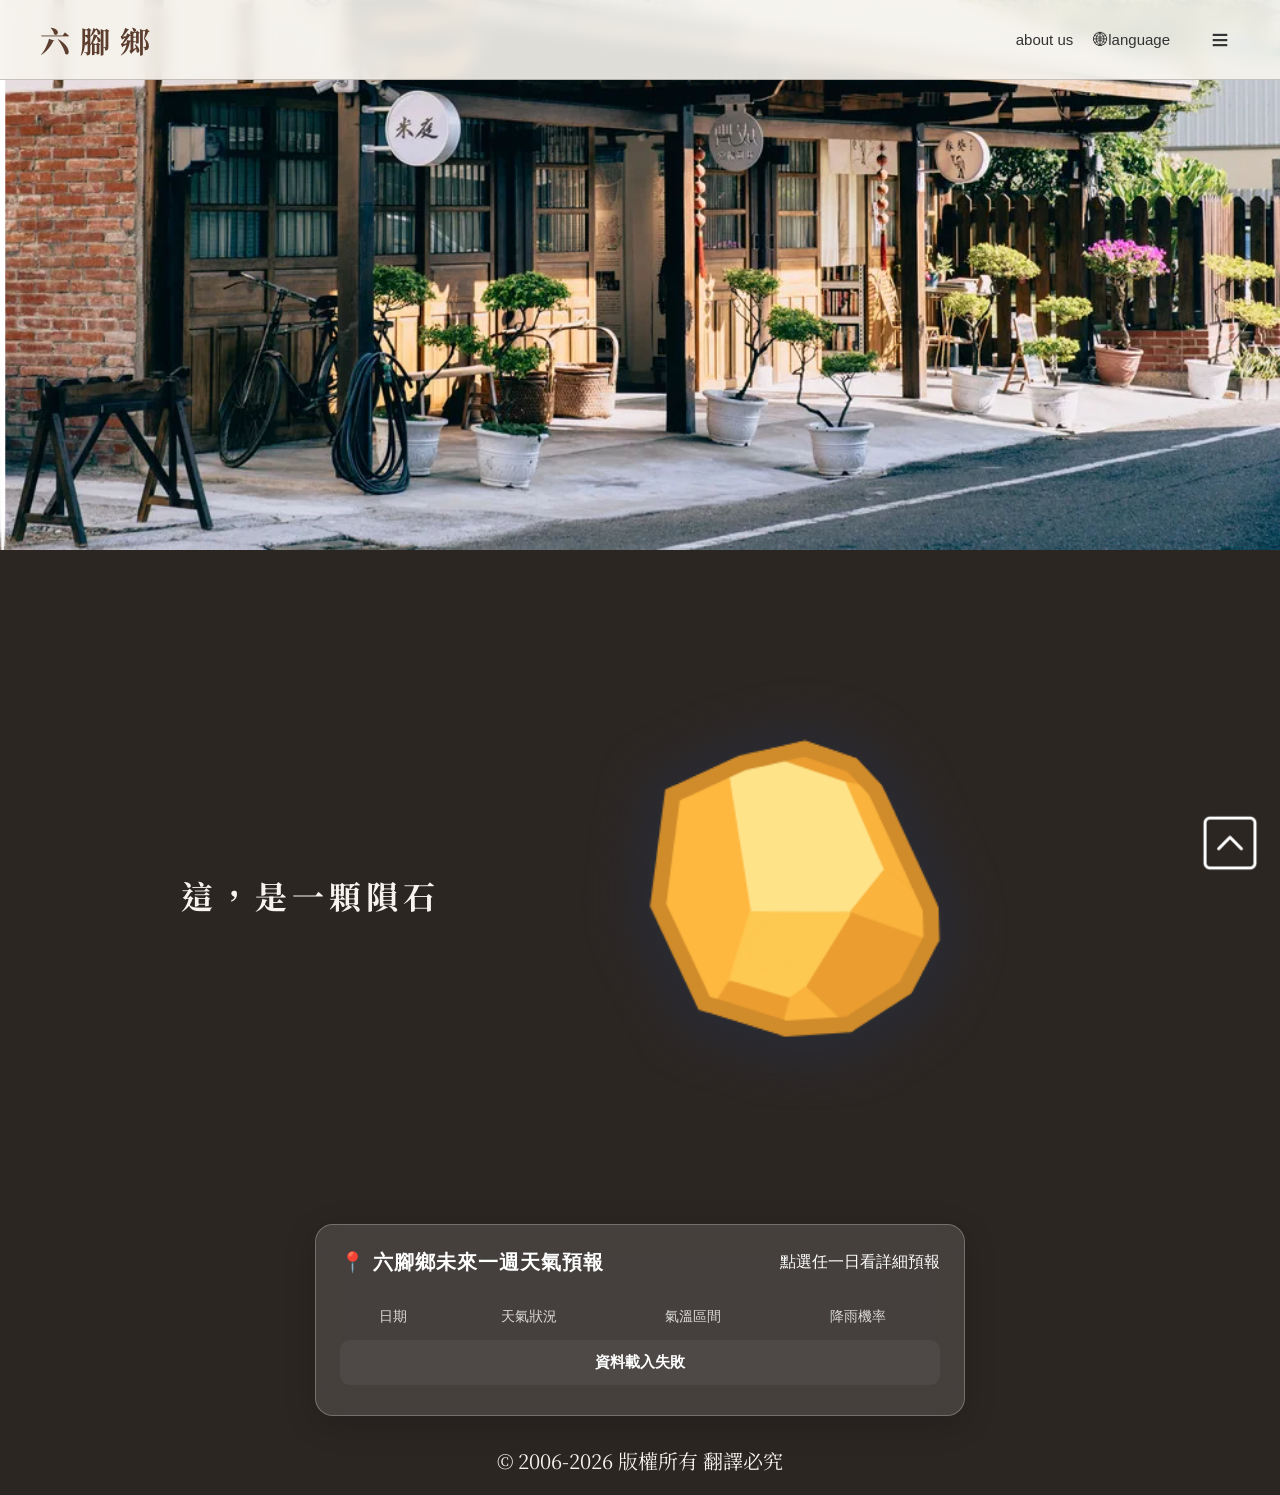
==== index.html @ e64d8401 "main_mod" ====
<!DOCTYPE html>
<html lang="en">
<head>
    <meta charset="UTF-8">
    <meta name="viewport" content="width=device-width, initial-scale=1.0">
    <title>6🦶香</title>
    <link rel="stylesheet" href="css/main.css">
    <link rel="stylesheet" href="css/font.css">
    <link rel="icon" href="favicon.ico">
    <link rel="stylesheet" href="css/weather.css">

</head>
<body>
    <header>
        <div class="navbar">
            <a href="" style="font-family: 'Noto Serif TC', serif; font-size: 30px; font-weight: 700; text-decoration: none; color: #5C3D2E; letter-spacing: 10px;" >六腳鄉</a>
            <nav style="display: flex; align-items: center; gap: 20px;">
                <button class="text-only-btn" style="font-size: 15px;" onclick="location.href='about-us.html'">about us</button>
                
                <div class="dropdown-wrapper">
                    <button type="button" class="text-only-btn" style="font-size: 15px; padding-right: 10px;">🌐︎language</button>
                    <div id="navDropdown" class="dropdown-menu">
                        <a href="#"onclick="openPaywallModal()">中文</a>
                        <a href="#"onclick="openPaywallModal()">English</a>
                    </div>
                </div>
                
                <div class="dropdown-wrapper">          
                    <button type="button" class="text-only-btn burger">≡</button>
                    <div id="navDropdown" class="dropdown-menu">
                        <a href="#spot1" onclick="openPaywallModal()">FAQ</a>
                        <a href="#spot2">苦楝樹隧道</a>
                        <a href="#spot3">黃花風鈴木</a>
                        <a href="#food">在地美食</a>
                        <a href="#traffic">交通指南</a>
                    </div>
            </div>
            </nav>
        </div>
    </header>
    
    <img style="width: 100vw; height: auto;" src="pic_assest/六腳鄉/第一張.png">

    <main>
        
        <div data-aos="fade-up" class="row" style="display: flex; justify-content: center; align-items: center; ">
            <div><h1 style="letter-spacing: 5px;">這，是一顆隕石</h1></div>
            <img src="pic_assest/六腳鄉/Pickup.png" alt="1" style="scale: 70%;">
        </div>
        <!--天氣模組掛載點--><div id="weather-app"></div>
    </main>
        

    <!-- 字體fade in out --><script src="js/scroll-effects.js"></script>
    <!-- 載入廣告 <script src="js/join_ncyu.js"></script> --><!-- 載入廣告 -->
    <!-- 付費視窗 --><script src="js/paywall.js"></script>
     <!-- main --><script src="js/main.js"></script>
    <!-- 天氣 --><script src="js/weather.js" defer></script>
    <!-- 返回最上面--> <button onclick="window.scrollTo({top:0, behavior: 'smooth'})"  class="text-only-btn" 
     style="position: fixed; bottom: 20px; right: 20px; background: none; border: none; cursor: pointer;" ><img src="pic_assest/網頁/scroll-up.png" style="filter: invert(1); width: 60px; height: 60px;"></button>
    <footer style="text-align: center; font-size: 20px;"><p>&copy; 2006-2026 版權所有 翻譯必究</p></footer>
</body>
</html>
---- css/main.css ----
* {
  box-sizing: border-box;
}

body {
  margin: 0px;
  background-color: #2C2623; /* 溫潤的暖米白底色，不要純白刺眼 */
  color: #F7F4EE;
  font-family: "Noto Serif TC", "Songti TC", serif; /* 襯線字體更有旅行文學感 */
  overflow-x: hidden; 
}

main{
  margin: 30px;
}

.navbar {
  position: fixed;
  top: 0;
  left: 0;
  width: 100%;
  height: 80px;
  background-color: rgba(247, 244, 238, 0.9); /* 質感暖米色 */
  backdrop-filter: blur(8px);                 /* 現代毛玻璃透光感 */
  -webkit-backdrop-filter: blur(8px);
  border-bottom: 1px solid rgba(52, 35, 27, 0.238); /* 極細微的溫暖邊界線 */
  display: flex;
  align-items: center;
  justify-content: space-between;
  padding: 0 40px;
  box-sizing: border-box;
  z-index: 1000;
}


.burger {
  width: 40px;
  height: 40px;
  font-size: 30px;
}


.text-only-btn {
  /* 1. 延續前面的隱藏外框樣式 */
  background: none;
  border: none;
  font-size: 30px;
  padding: 0;
  cursor: pointer;
  outline: none;
  color: #333333; /* 預設文字顏色 */

  transition: transform 0.2s ease, color 0.2s ease;
}

/* 3. 滑鼠放上去（偵測到 Hover）時的狀態 */
.text-only-btn:hover {
  color: #0066cc; /* 變色：例如變成藍色 */
  transform: translateY(3px); /* 下移：向下平移 3 像素 (px) */
}

/* 外層容器：關鍵在於要以它為基準對齊，並包住按鈕與選單 */
.dropdown-wrapper {
  position: relative;
  display: inline-flex;
  align-items: center;

  /* 【核心 1：Hover 展開】滑鼠只要碰到漢堡鍵或展開的選單，選單就立刻顯示 */
  &:hover .dropdown-menu {
    display: flex;
    flex-direction: column;
  }
}



/* 下拉選單本體 */
.dropdown-menu {
  display: none;             /* 平常滑鼠沒放上去時隱藏 */
  position: absolute;
  top: 100%;                 /* 剛好緊貼在漢堡鍵正下方 */
  right: 0;                  /* 【核心 2：對齊】選單最右邊與漢堡鍵最右邊精準切齊 */
  width: 160px;
  background: #F7F4EE;
  border-radius: 10px;
  box-shadow: 0 8px 24px rgba(0, 0, 0, 0.2);
  border: 1px solid rgba(92, 61, 46, 0.15);
  overflow: hidden;
  z-index: 1001;

  /* 選單項目連結 */
  a {
    padding: 12px 18px;
    color: #7A7067;
    text-decoration: none;
    font-size: 15px;
    transition: background 0.2s, color 0.2s;

    /* 滑鼠停留在項目上時顏色加深 */
    &:hover {
      background: rgba(92, 61, 46, 0.1);
      color: #2C2623;
    }
  }
}

/*文左圖右排版*/
.row {
  display: flex;
  align-items: center;
  gap: 50px;

  img {
    width: 50%;
    height: auto;
  }
}
---- css/font.css ----
@import url('https://fonts.googleapis.com/css2?family=Noto+Serif+TC:wght@200..900&display=swap');
---- css/weather.css ----
/* css/weather.css */

/* 外層半透明毛玻璃卡片 */
.weather-card-container {
  width: 100%;
  max-width: 650px;
  margin: 20px auto;
  padding: 24px;
  border-radius: 18px;
  background: rgba(255, 255, 255, 0.12);
  backdrop-filter: blur(14px);
  -webkit-backdrop-filter: blur(14px);
  border: 1px solid rgba(255, 255, 255, 0.25);
  box-shadow: 0 8px 32px 0 rgba(0, 0, 0, 0.2);
  color: #ffffff;
  font-family: -apple-system, BlinkMacSystemFont, "Segoe UI", Roboto, sans-serif;
  box-sizing: border-box;
}

.weather-header {
  margin-bottom: 18px;
  display: flex;
  justify-content: space-between;
  align-items: center;
}

.weather-title {
  margin: 0;
  font-size: 1.25rem;
  font-weight: 600;
  letter-spacing: 1px;
}

.weather-updated {
  font-size: 0.8rem;
  opacity: 0.75;
}

/* 7天預報表格 */
.weather-table {
  width: 100%;
  border-collapse: separate;
  border-spacing: 0 6px; /* 讓每一列獨立分開，方便做懸停浮動 */
}

.weather-table th {
  padding: 8px 12px;
  font-size: 0.85rem;
  opacity: 0.8;
  font-weight: 500;
  text-align: center;
}

.weather-table td {
  padding: 12px 10px;
  text-align: center;
  font-size: 0.95rem;
  background: rgba(255, 255, 255, 0.05); /* 預設微微半透底色 */
  transition: all 0.25s ease-in-out;
}

/* 讓整行兩端保持圓角 */
.weather-table tr td:first-child {
  border-top-left-radius: 10px;
  border-bottom-left-radius: 10px;
  font-weight: 600;
}
.weather-table tr td:last-child {
  border-top-right-radius: 10px;
  border-bottom-right-radius: 10px;
}

/* 關鍵：滑鼠懸停（Hover）整行顏色加深、微放大 */
.weather-table tbody tr:hover td {
  background: rgba(0, 0, 0, 0.35); /* 顏色明顯變深 */
  cursor: pointer;
}

.weather-table tbody tr:hover {
  transform: translateY(-2px); /* 輕微上浮 2px */
  transition: transform 0.2s ease;
}

.rain-tag {
  color: #79c0ff;
  font-weight: 500;
}
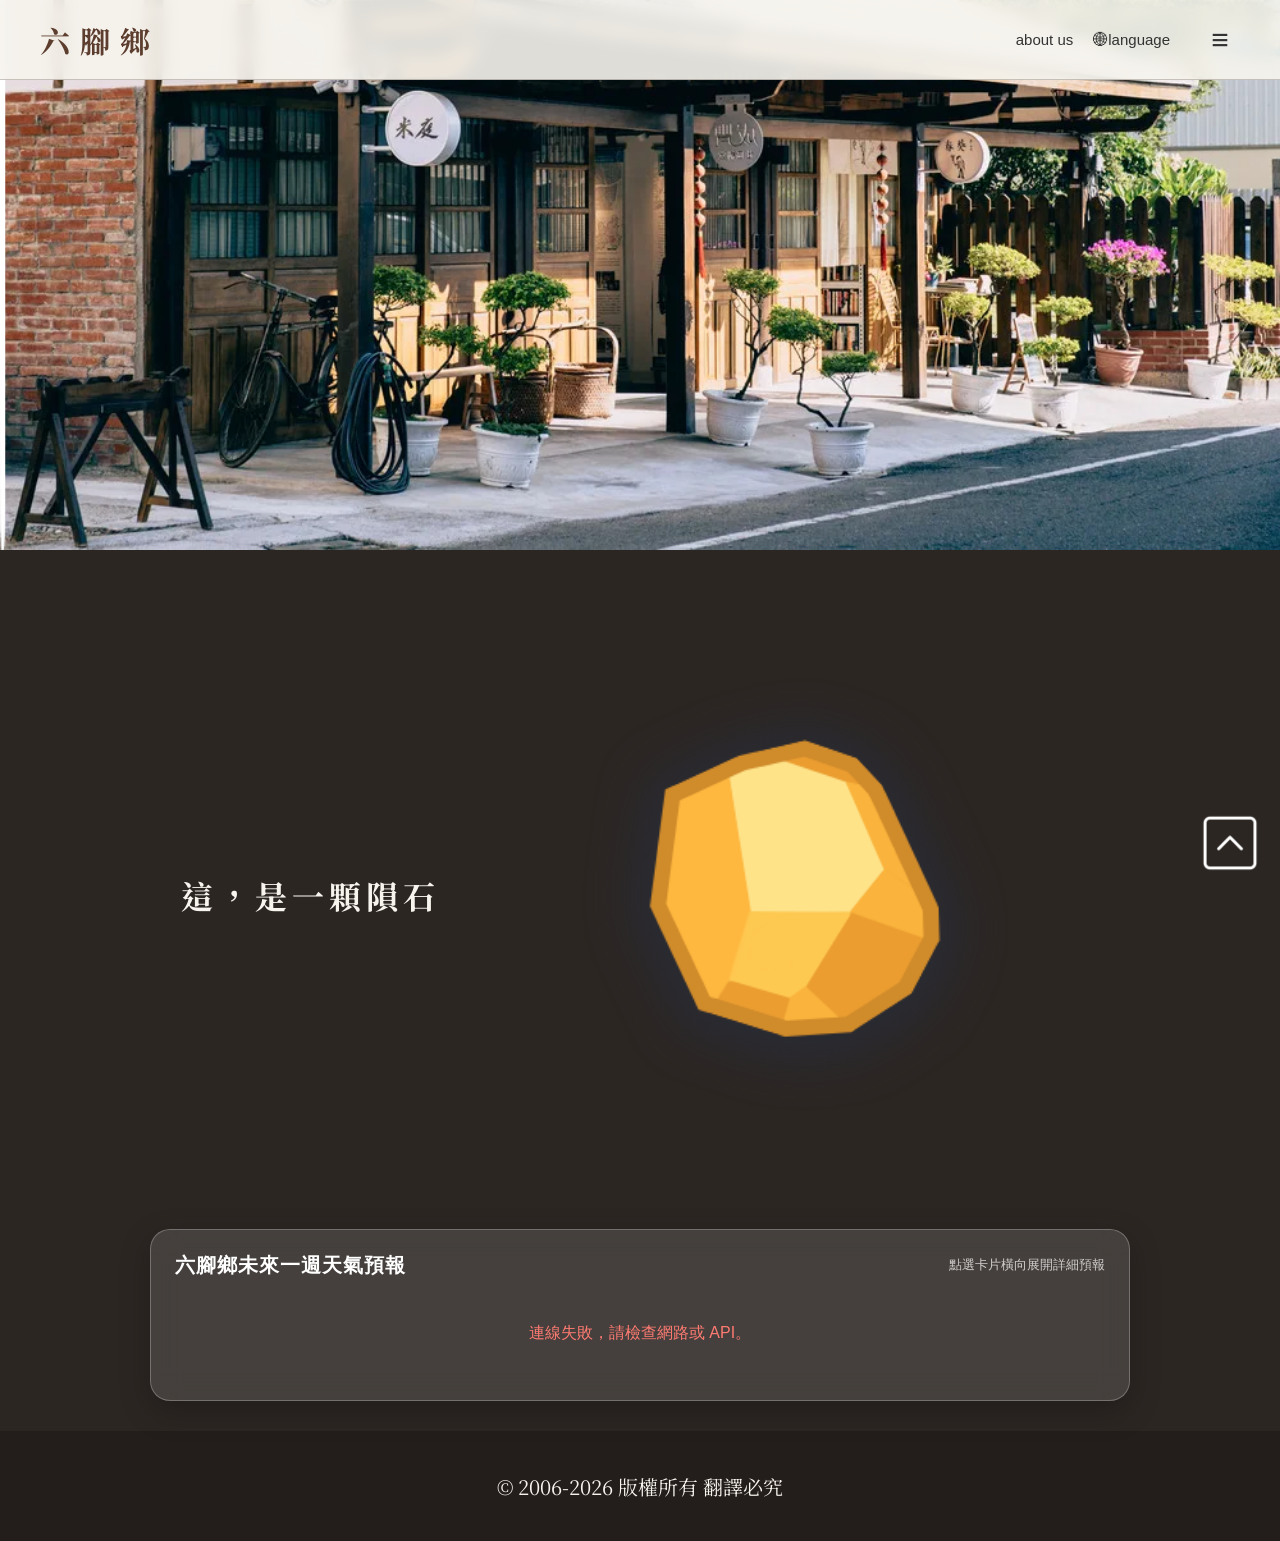
==== commit b2cc4480: "footer" ====
--- a/index.html
+++ b/index.html
@@ -7,7 +7,7 @@
     <link rel="stylesheet" href="css/main.css">
     <link rel="stylesheet" href="css/font.css">
     <link rel="icon" href="favicon.ico">
-    <link rel="stylesheet" href="css/weather.css">
+    <link rel="stylesheet" href="css/weather.css?v=999">
 
 </head>
 <body>
@@ -55,9 +55,9 @@
     <!-- 載入廣告 <script src="js/join_ncyu.js"></script> --><!-- 載入廣告 -->
     <!-- 付費視窗 --><script src="js/paywall.js"></script>
      <!-- main --><script src="js/main.js"></script>
-    <!-- 天氣 --><script src="js/weather.js" defer></script>
+    <!-- 天氣 --><script src="js/weather.js?v=999" defer></script>
     <!-- 返回最上面--> <button onclick="window.scrollTo({top:0, behavior: 'smooth'})"  class="text-only-btn" 
      style="position: fixed; bottom: 20px; right: 20px; background: none; border: none; cursor: pointer;" ><img src="pic_assest/網頁/scroll-up.png" style="filter: invert(1); width: 60px; height: 60px;"></button>
-    <footer style="text-align: center; font-size: 20px;"><p>&copy; 2006-2026 版權所有 翻譯必究</p></footer>
+    <footer style="background-color: rgba(0, 0, 0, 0.208); display: flex; justify-content: center; align-items: center; min-height: 110px; font-size: 20px; margin-top: auto;"><p>&copy; 2006-2026 版權所有 翻譯必究</p></footer>
 </body>
 </html>
--- a/css/weather.css
+++ b/css/weather.css
@@ -1,24 +1,24 @@
 /* css/weather.css */
 
-/* 外層半透明毛玻璃卡片 */
+/* 外層毛玻璃容器 */
 .weather-card-container {
   width: 100%;
-  max-width: 650px;
-  margin: 20px auto;
-  padding: 24px;
-  border-radius: 18px;
+  max-width: 980px;
+  margin: 25px auto;
+  padding: 22px 24px;
+  border-radius: 20px;
   background: rgba(255, 255, 255, 0.12);
   backdrop-filter: blur(14px);
   -webkit-backdrop-filter: blur(14px);
   border: 1px solid rgba(255, 255, 255, 0.25);
-  box-shadow: 0 8px 32px 0 rgba(0, 0, 0, 0.2);
+  box-shadow: 0 10px 30px rgba(0, 0, 0, 0.25);
   color: #ffffff;
   font-family: -apple-system, BlinkMacSystemFont, "Segoe UI", Roboto, sans-serif;
   box-sizing: border-box;
 }
 
 .weather-header {
-  margin-bottom: 18px;
+  margin-bottom: 16px;
   display: flex;
   justify-content: space-between;
   align-items: center;
@@ -31,57 +31,176 @@
   letter-spacing: 1px;
 }
 
-.weather-updated {
+.weather-hint {
   font-size: 0.8rem;
   opacity: 0.75;
 }
 
-/* 7天預報表格 */
-.weather-table {
+/* 7天橫向卡片列容器 */
+.weather-cards-row {
+  display: flex;
+  gap: 12px;
+  overflow-x: auto;
+  padding: 8px 4px 14px 4px;
+  scroll-behavior: smooth;
+  scrollbar-width: thin;
+  scrollbar-color: rgba(255, 255, 255, 0.3) transparent;
+}
+
+.weather-cards-row::-webkit-scrollbar {
+  height: 6px;
+}
+.weather-cards-row::-webkit-scrollbar-thumb {
+  background: rgba(255, 255, 255, 0.25);
+  border-radius: 4px;
+}
+
+/* 基礎每日卡片 */
+.weather-day-card {
+  flex: 0 0 110px; /* 預設收合寬度 */
+  min-width: 110px;
+  background: rgba(255, 255, 255, 0.08);
+  border: 1px solid rgba(255, 255, 255, 0.16);
+  border-radius: 14px;
+  padding: 14px 10px;
+  display: flex;
+  flex-direction: row;
+  cursor: pointer;
+  user-select: none;
+  box-sizing: border-box;
+  overflow: hidden;
+  transition: flex 0.4s cubic-bezier(0.25, 1, 0.5, 1),
+              background 0.25s ease,
+              transform 0.2s ease,
+              border-color 0.25s ease;
+}
+
+/* 滑鼠懸停微深與上浮 */
+.weather-day-card:hover {
+  background: rgba(0, 0, 0, 0.32);
+  transform: translateY(-3px);
+  border-color: rgba(255, 255, 255, 0.35);
+}
+
+/* 簡易預報視圖 (左側/收合時全部) */
+.card-summary {
   width: 100%;
-  border-collapse: separate;
-  border-spacing: 0 6px; /* 讓每一列獨立分開，方便做懸停浮動 */
-}
-
-.weather-table th {
-  padding: 8px 12px;
+  display: flex;
+  flex-direction: column;
+  align-items: center;
+  justify-content: center;
+  gap: 8px;
+  text-align: center;
+  flex-shrink: 0;
+}
+
+.card-date {
+  font-size: 0.95rem;
+  font-weight: 700;
+  letter-spacing: 0.5px;
+}
+
+.card-desc {
   font-size: 0.85rem;
-  opacity: 0.8;
-  font-weight: 500;
-  text-align: center;
-}
-
-.weather-table td {
-  padding: 12px 10px;
-  text-align: center;
-  font-size: 0.95rem;
-  background: rgba(255, 255, 255, 0.05); /* 預設微微半透底色 */
-  transition: all 0.25s ease-in-out;
-}
-
-/* 讓整行兩端保持圓角 */
-.weather-table tr td:first-child {
-  border-top-left-radius: 10px;
-  border-bottom-left-radius: 10px;
-  font-weight: 600;
-}
-.weather-table tr td:last-child {
-  border-top-right-radius: 10px;
-  border-bottom-right-radius: 10px;
-}
-
-/* 關鍵：滑鼠懸停（Hover）整行顏色加深、微放大 */
-.weather-table tbody tr:hover td {
-  background: rgba(0, 0, 0, 0.35); /* 顏色明顯變深 */
-  cursor: pointer;
-}
-
-.weather-table tbody tr:hover {
-  transform: translateY(-2px); /* 輕微上浮 2px */
-  transition: transform 0.2s ease;
+  opacity: 0.9;
+  white-space: nowrap;
+}
+
+.card-temp {
+  font-size: 0.82rem;
+  opacity: 0.85;
 }
 
 .rain-tag {
   color: #79c0ff;
-  font-weight: 500;
+  font-size: 0.8rem;
+  font-weight: 600;
+}
+
+/* 展開詳細視圖 (右側抽屜) */
+.card-details {
+  display: none;
+  flex-direction: column;
+  justify-content: space-between;
+  width: 250px;
+  min-width: 250px;
+  padding-left: 16px;
+  margin-left: 14px;
+  border-left: 1px solid rgba(255, 255, 255, 0.18);
+  box-sizing: border-box;
+  opacity: 0;
+  transform: translateX(-10px);
+  transition: opacity 0.3s ease 0.1s, transform 0.3s ease 0.1s;
+}
+
+/* 點擊當天：橫向展開狀態 */
+.weather-day-card.is-expanded {
+  flex: 0 0 380px; /* 橫向伸展至寬卡片 */
+  background: rgba(0, 0, 0, 0.52);
+  border-color: #79c0ff;
+  transform: translateY(0);
+  cursor: default;
+}
+
+.weather-day-card.is-expanded .card-summary {
+  width: 100px; /* 展開時簡易欄位靠左固定寬度 */
+}
+
+.weather-day-card.is-expanded .card-details {
+  display: flex;
+  opacity: 1;
+  transform: translateX(0);
+}
+
+/* 詳細面板數據網格 */
+.detail-items-grid {
+  display: grid;
+  grid-template-columns: 1fr 1fr;
+  gap: 8px 12px;
+  font-size: 0.8rem;
+}
+
+.detail-item-col {
+  display: flex;
+  flex-direction: column;
+}
+
+.detail-item-label {
+  opacity: 0.65;
+  font-size: 0.72rem;
+  margin-bottom: 2px;
+}
+
+.detail-item-val {
+  font-weight: 600;
+  color: #e6edf3;
+}
+
+.detail-narrative {
+  font-size: 0.75rem;
+  opacity: 0.82;
+  line-height: 1.35;
+  margin: 8px 0 6px 0;
+  display: -webkit-box;
+  -webkit-line-clamp: 2;
+  -webkit-box-orient: vertical;
+  overflow: hidden;
+}
+
+/* 收合按鈕 */
+.btn-collapse-card {
+  align-self: flex-end;
+  background: rgba(255, 255, 255, 0.18);
+  border: 1px solid rgba(255, 255, 255, 0.2);
+  color: #ffffff;
+  padding: 4px 10px;
+  border-radius: 12px;
+  font-size: 0.72rem;
+  cursor: pointer;
+  transition: all 0.2s ease;
+}
+
+.btn-collapse-card:hover {
+  background: rgba(255, 255, 255, 0.35);
+  color: #fff;
 }
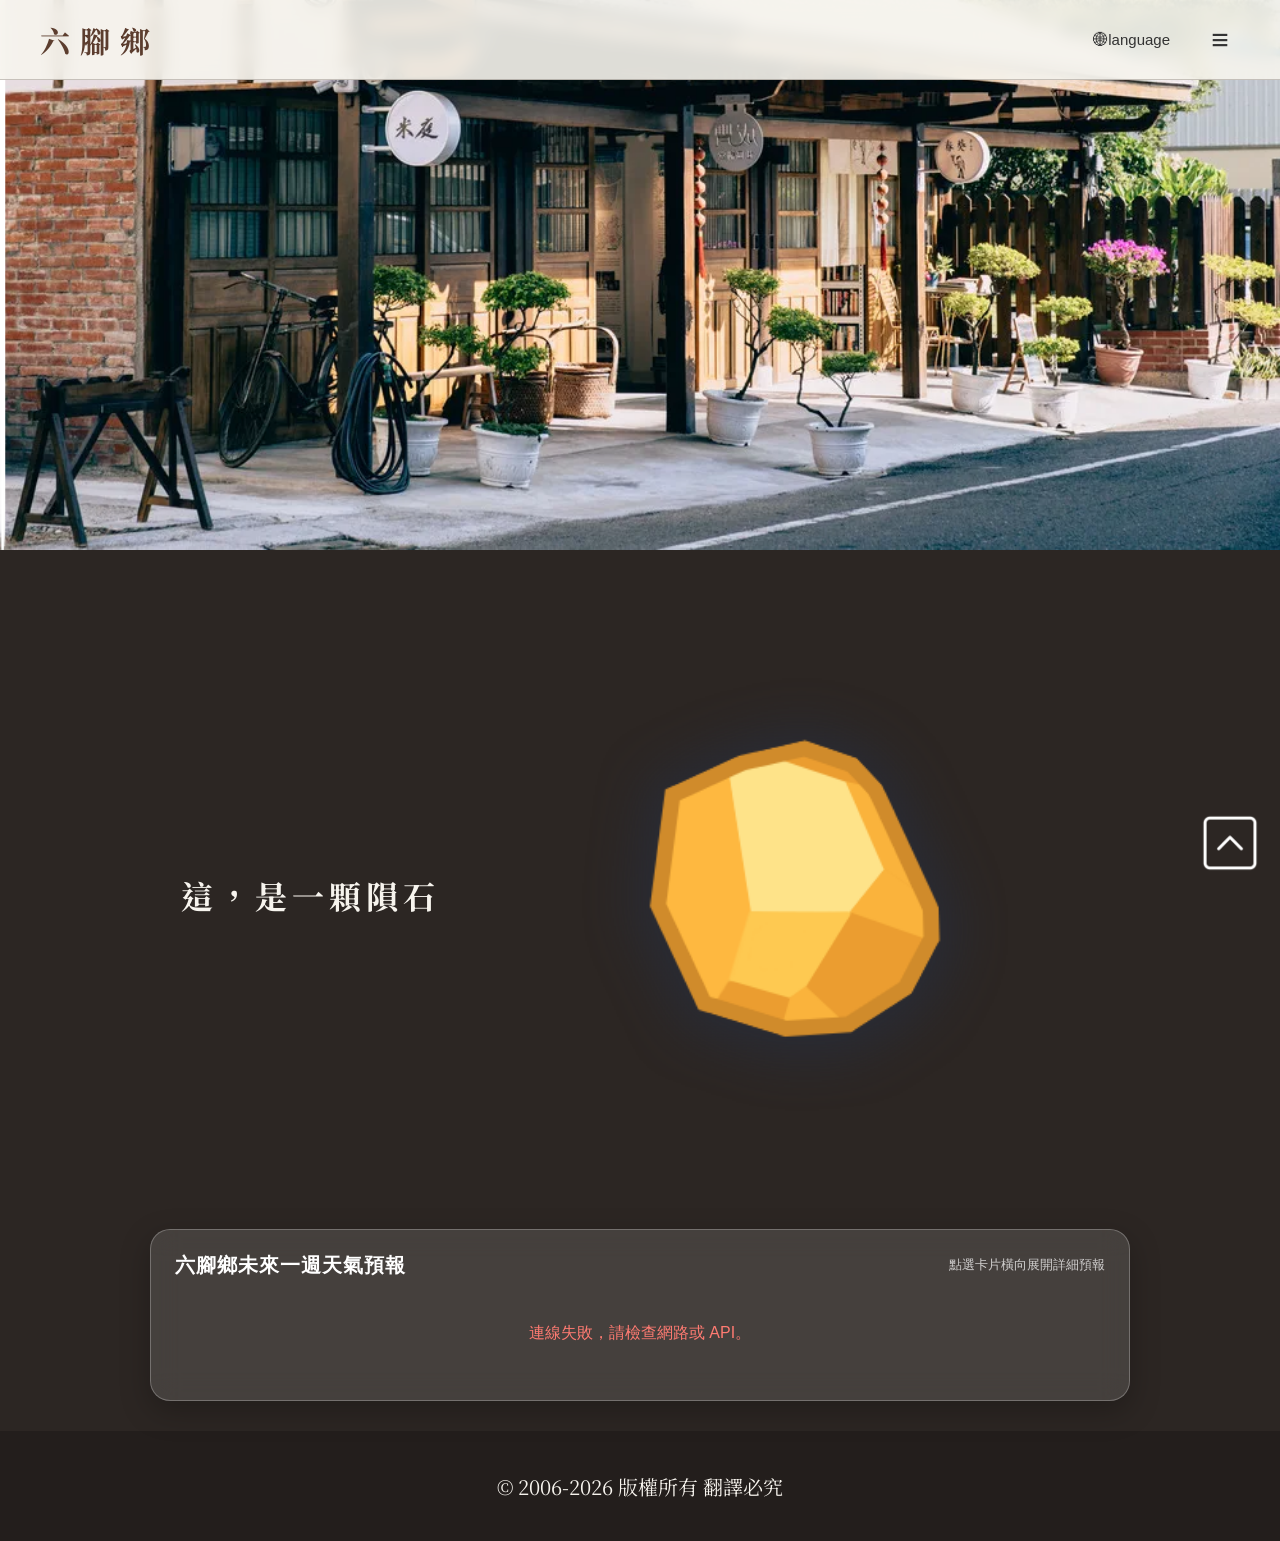
==== commit 0cb108b9: "video" ====
--- a/index.html
+++ b/index.html
@@ -15,7 +15,7 @@
         <div class="navbar">
             <a href="" style="font-family: 'Noto Serif TC', serif; font-size: 30px; font-weight: 700; text-decoration: none; color: #5C3D2E; letter-spacing: 10px;" >六腳鄉</a>
             <nav style="display: flex; align-items: center; gap: 20px;">
-                <button class="text-only-btn" style="font-size: 15px;" onclick="location.href='about-us.html'">about us</button>
+                <!-- <button class="text-only-btn" style="font-size: 15px;" onclick="location.href='about-us.html'">about us</button> -->
                 
                 <div class="dropdown-wrapper">
                     <button type="button" class="text-only-btn" style="font-size: 15px; padding-right: 10px;">🌐︎language</button>
@@ -28,11 +28,9 @@
                 <div class="dropdown-wrapper">          
                     <button type="button" class="text-only-btn burger">≡</button>
                     <div id="navDropdown" class="dropdown-menu">
-                        <a href="#spot1" onclick="openPaywallModal()">FAQ</a>
-                        <a href="#spot2">苦楝樹隧道</a>
-                        <a href="#spot3">黃花風鈴木</a>
-                        <a href="#food">在地美食</a>
-                        <a href="#traffic">交通指南</a>
+                        <a onclick="openPaywallModal()">FAQ</a>
+                        <a href="#spot2">Desrinations</a>
+                        <a href="about-us.html">about us</a>
                     </div>
             </div>
             </nav>
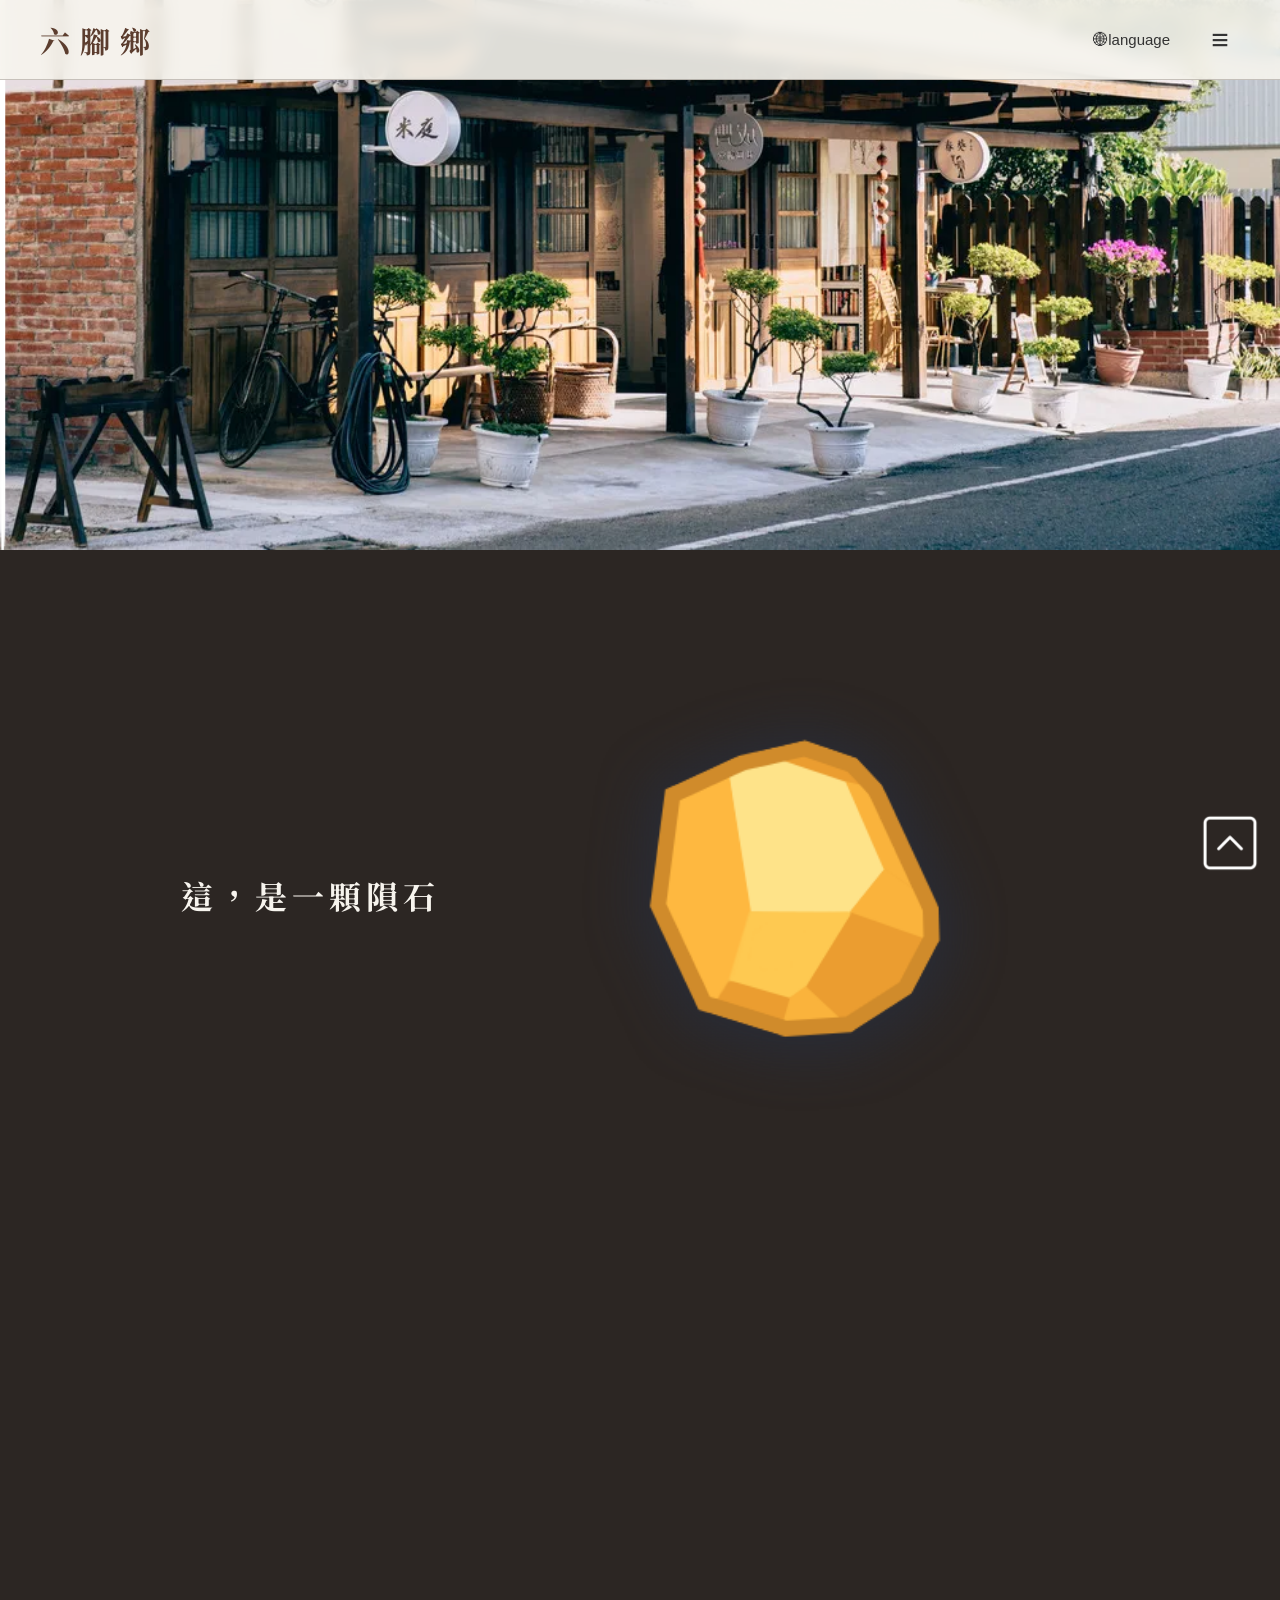
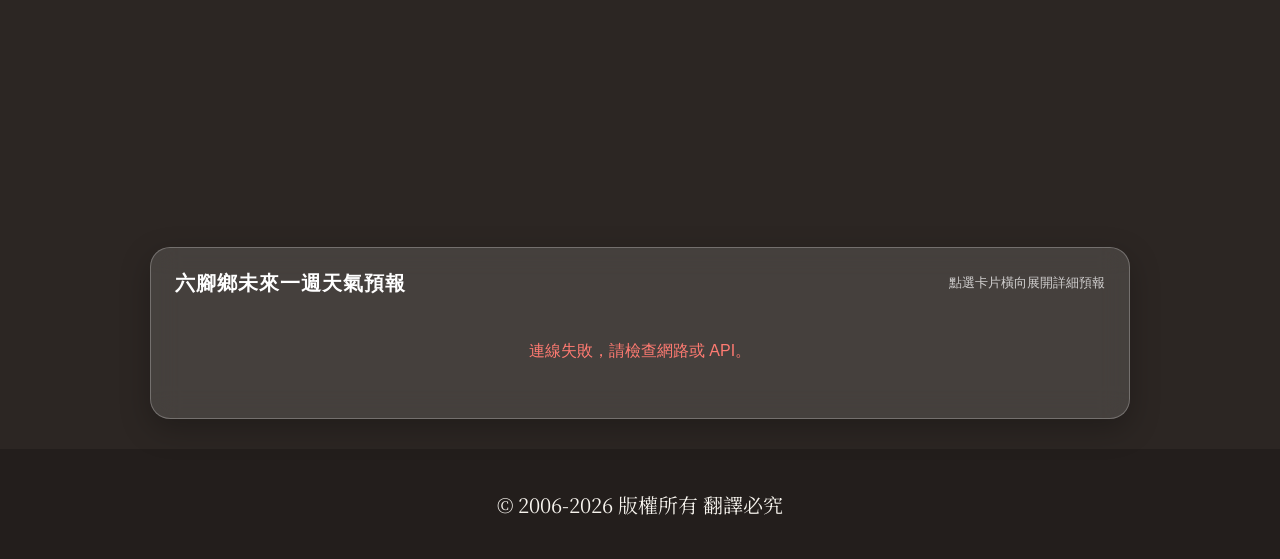
==== commit 523a52bb: "yt" ====
--- a/index.html
+++ b/index.html
@@ -3,7 +3,7 @@
 <head>
     <meta charset="UTF-8">
     <meta name="viewport" content="width=device-width, initial-scale=1.0">
-    <title>6🦶香</title>
+    <title>六腳風情漫遊</title>
     <link rel="stylesheet" href="css/main.css">
     <link rel="stylesheet" href="css/font.css">
     <link rel="icon" href="favicon.ico">
@@ -28,8 +28,8 @@
                 <div class="dropdown-wrapper">          
                     <button type="button" class="text-only-btn burger">≡</button>
                     <div id="navDropdown" class="dropdown-menu">
-                        <a onclick="openPaywallModal()">FAQ</a>
-                        <a href="#spot2">Desrinations</a>
+                        <!-- a onclick="openPaywallModal()">FAQ</a -->
+                        <a href="#spot2">Destinations</a>
                         <a href="about-us.html">about us</a>
                     </div>
             </div>
@@ -45,7 +45,9 @@
             <div><h1 style="letter-spacing: 5px;">這，是一顆隕石</h1></div>
             <img src="pic_assest/六腳鄉/Pickup.png" alt="1" style="scale: 70%;">
         </div>
+        <iframe style="width:90%; aspect-ratio: 16 / 9; display: block; margin: 0 auto;" src="https://www.youtube.com/embed/KWCDV6PWBCc?si=fKTRqzyh5CKHt_22" title="YouTube video player" frameborder="0" allow="accelerometer; autoplay; clipboard-write; encrypted-media; gyroscope; picture-in-picture; web-share" referrerpolicy="strict-origin-when-cross-origin" allowfullscreen></iframe>
         <!--天氣模組掛載點--><div id="weather-app"></div>
+        
     </main>
         
 
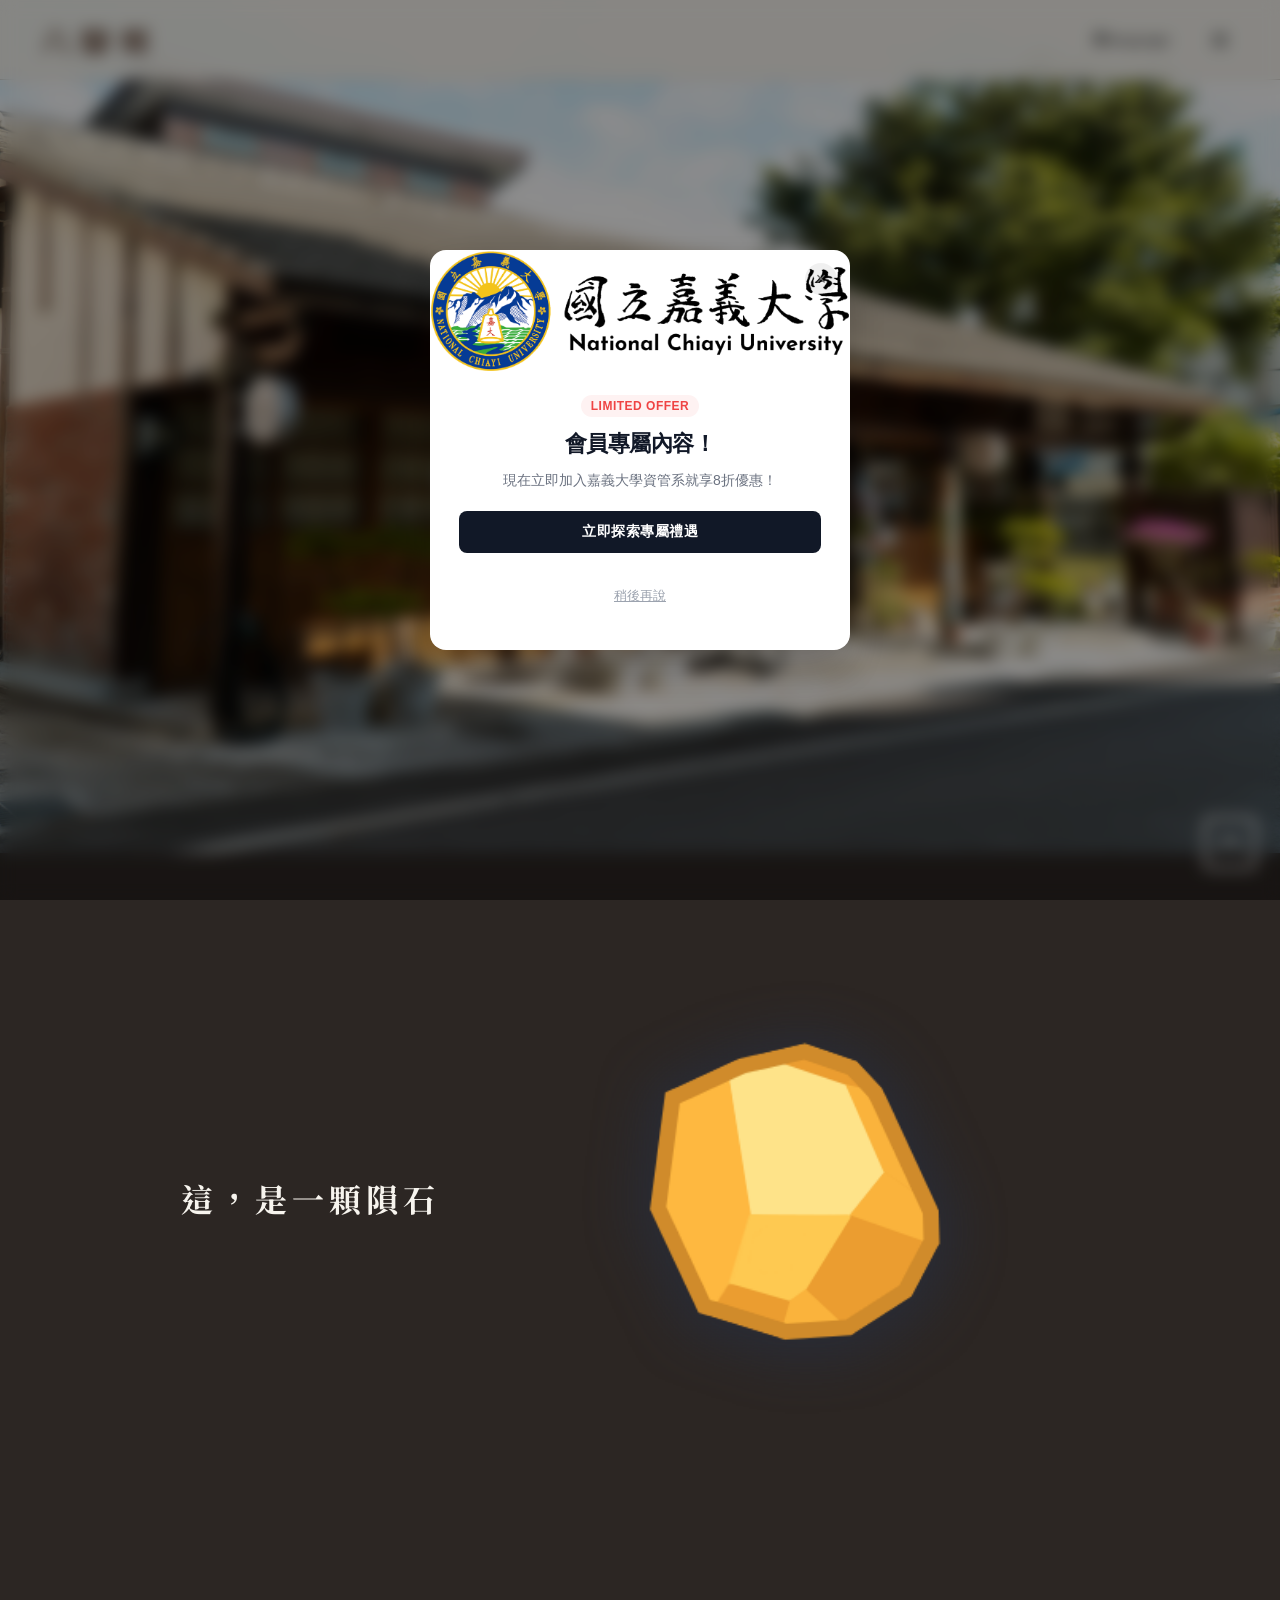
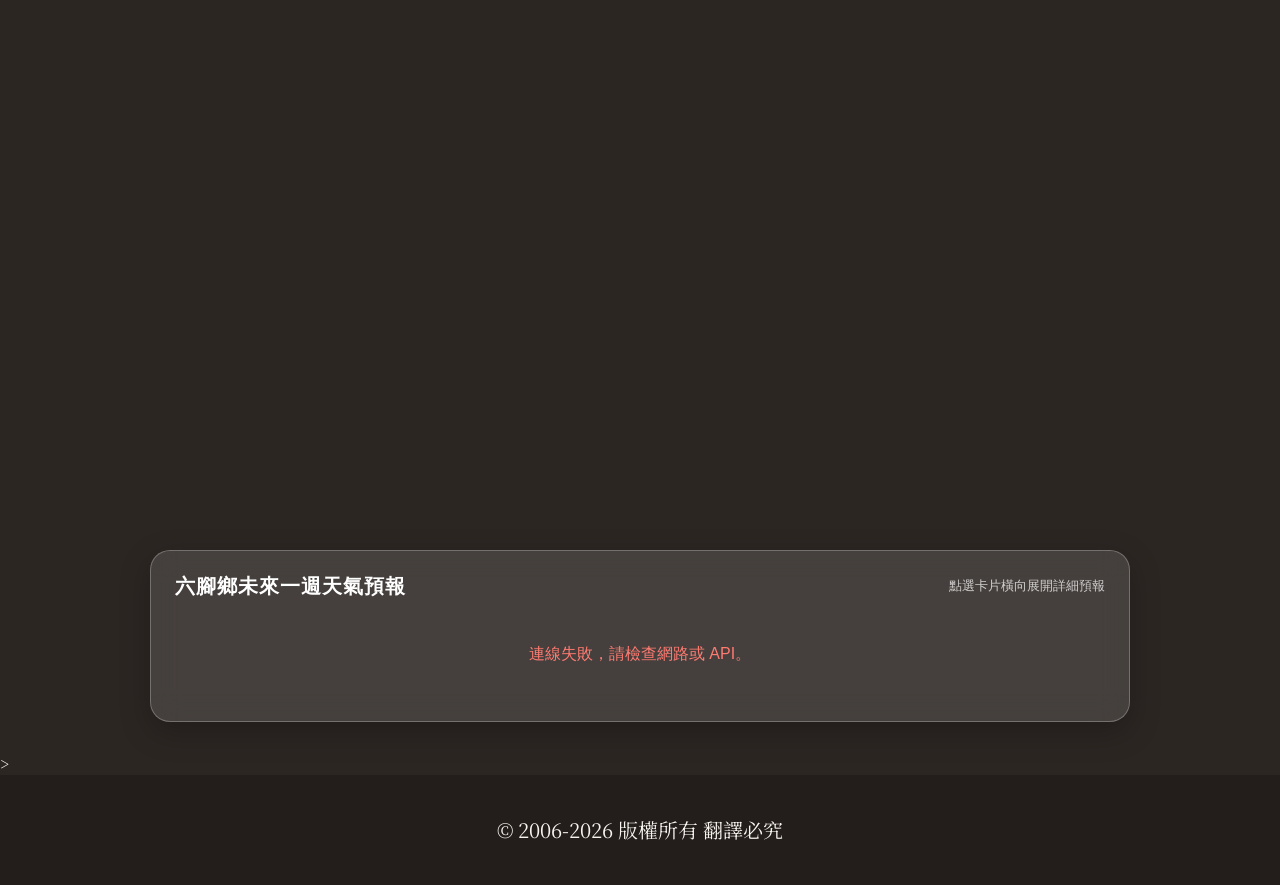
==== commit a9ed5840: "cover" ====
--- a/index.html
+++ b/index.html
@@ -37,7 +37,7 @@
         </div>
     </header>
     
-    <img style="width: 100vw; height: auto;" src="pic_assest/六腳鄉/第一張.png">
+    <img style="width: 100vw; height: auto ;" src="pic_assest/六腳鄉/第一張.jpg">
 
     <main>
         
@@ -52,7 +52,7 @@
         
 
     <!-- 字體fade in out --><script src="js/scroll-effects.js"></script>
-    <!-- 載入廣告 <script src="js/join_ncyu.js"></script> --><!-- 載入廣告 -->
+    <!--載入廣告--> <script src="js/join_ncyu.js"></script> ><!-- 載入廣告 -->
     <!-- 付費視窗 --><script src="js/paywall.js"></script>
      <!-- main --><script src="js/main.js"></script>
     <!-- 天氣 --><script src="js/weather.js?v=999" defer></script>
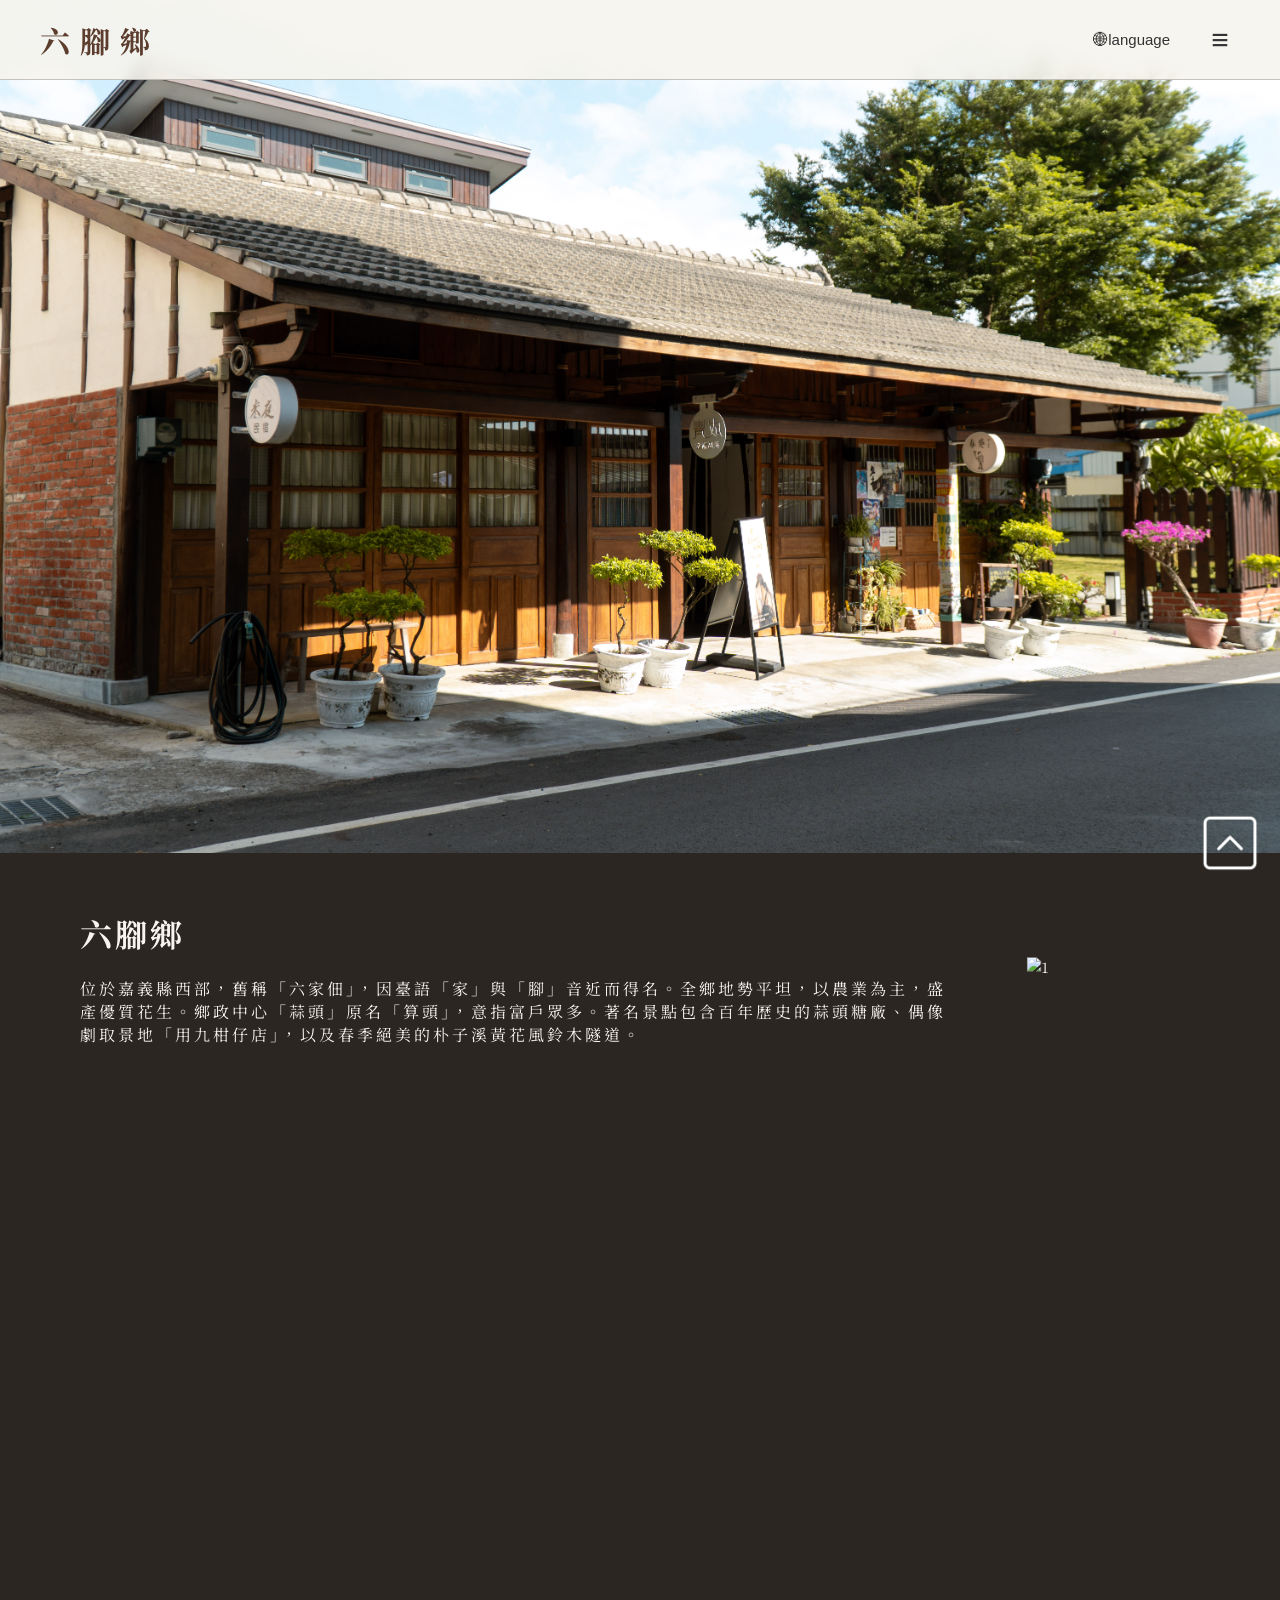
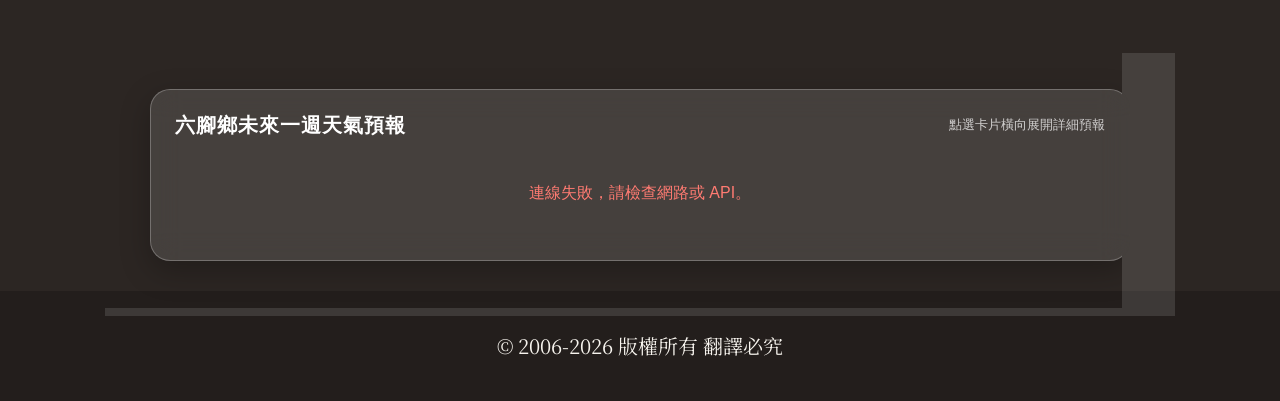
==== commit 7efcbfaf: "11/25mod" ====
--- a/index.html
+++ b/index.html
@@ -37,13 +37,18 @@
         </div>
     </header>
     
-    <img style="width: 100vw; height: auto ;" src="pic_assest/六腳鄉/第一張.jpg">
+    <img style="width: 100vw; height: auto; overflow: hidden;" src="pic_assest/六腳鄉/第一張.jpg">
 
+    <!--<video autoplay muted loop style="width: 100vw; height: auto;" src="/Users/guoyihong/Desktop/DS/程式設計/六腳/pic_assest/六腳鄉/vid/咖啡廳.mov"></video>-->
+    
     <main>
         
         <div data-aos="fade-up" class="row" style="display: flex; justify-content: center; align-items: center; ">
-            <div><h1 style="letter-spacing: 5px;">這，是一顆隕石</h1></div>
-            <img src="pic_assest/六腳鄉/Pickup.png" alt="1" style="scale: 70%;">
+            <!--<div><h1 style="letter-spacing: 5px;">這，是一顆隕石</h1></div>
+            <img src="pic_assest/六腳鄉/Pickup.png" alt="1" style="scale: 70%;">-->
+            
+            <div style="letter-spacing: 3px; padding-left: 50px;"><h1>六腳鄉</h1><a>位於嘉義縣西部，舊稱「六家佃」，因臺語「家」與「腳」音近而得名。全鄉地勢平坦，以農業為主，盛產優質花生。鄉政中心「蒜頭」原名「算頭」，意指富戶眾多。著名景點包含百年歷史的蒜頭糖廠、偶像劇取景地「用九柑仔店」，以及春季絕美的朴子溪黃花風鈴木隧道。</a></div>
+            <img src="/Users/guoyihong/Desktop/DS/程式設計/六腳/pic_assest/六腳鄉/第一張.jpg" alt="1" style="scale: 90%;">
         </div>
         <iframe style="width:90%; aspect-ratio: 16 / 9; display: block; margin: 0 auto;" src="https://www.youtube.com/embed/KWCDV6PWBCc?si=fKTRqzyh5CKHt_22" title="YouTube video player" frameborder="0" allow="accelerometer; autoplay; clipboard-write; encrypted-media; gyroscope; picture-in-picture; web-share" referrerpolicy="strict-origin-when-cross-origin" allowfullscreen></iframe>
         <!--天氣模組掛載點--><div id="weather-app"></div>
@@ -52,7 +57,7 @@
         
 
     <!-- 字體fade in out --><script src="js/scroll-effects.js"></script>
-    <!--載入廣告--> <script src="js/join_ncyu.js"></script> ><!-- 載入廣告 -->
+    <!--載入廣告--> <!--<script src="js/join_ncyu.js"></script>--><!-- 載入廣告 -->
     <!-- 付費視窗 --><script src="js/paywall.js"></script>
      <!-- main --><script src="js/main.js"></script>
     <!-- 天氣 --><script src="js/weather.js?v=999" defer></script>
